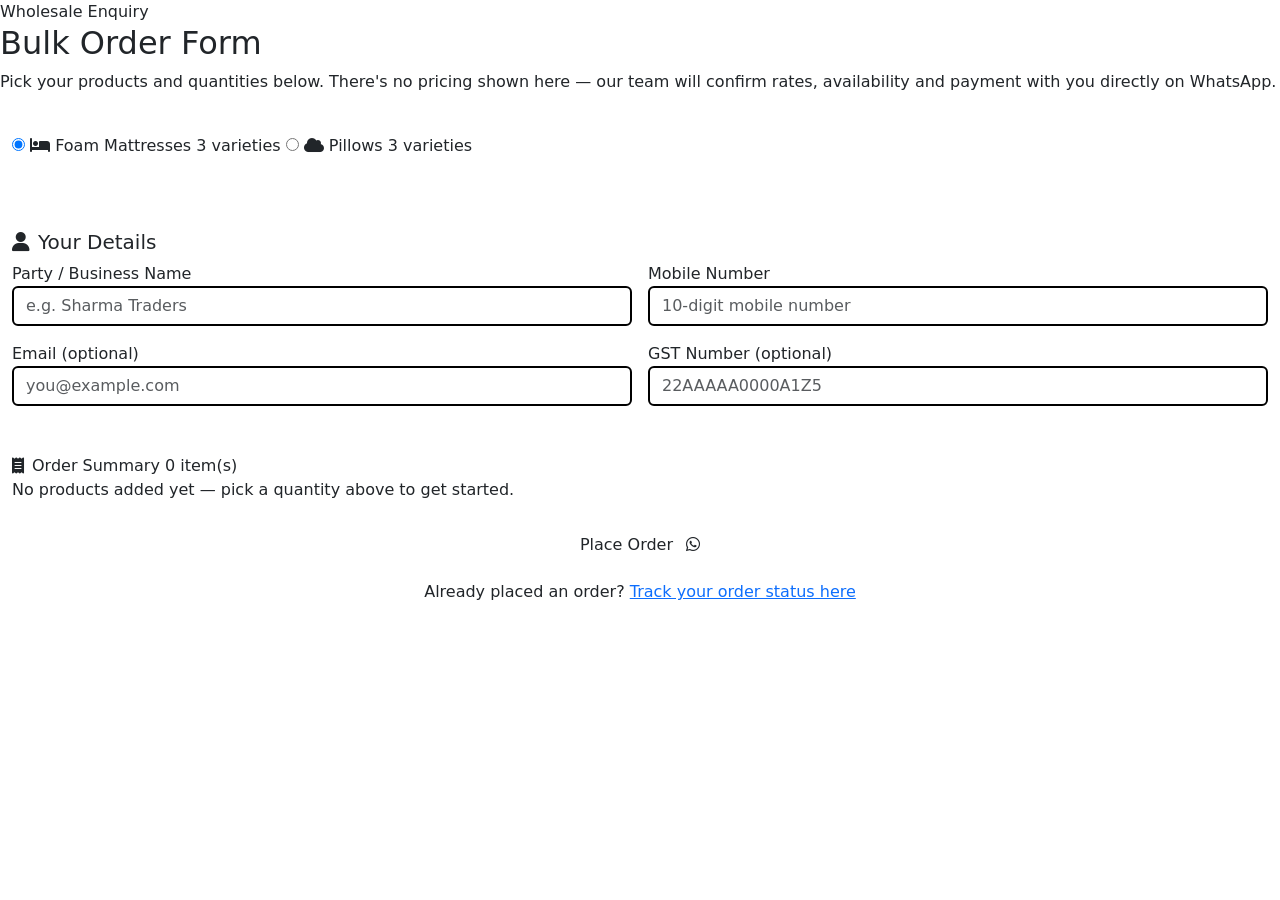
==== index.html @ 3e2f61fd "new changes" ====
<!DOCTYPE html>
<html lang="en">
<head>
    <meta charset="UTF-8">
    <meta name="viewport" content="width=device-width, initial-scale=1.0">
    <link rel="preconnect" href="https://fonts.googleapis.com">
    <link href="https://fonts.googleapis.com/css2?family=Fraunces:opsz,wght@9..144,500;9..144,600;9..144,700;9..144,800&family=Bricolage+Grotesque:opsz,wght@12..96,400..800&family=Inter:wght@400;500;600&family=IBM+Plex+Mono:wght@400;500;600&display=swap" rel="stylesheet">
    <link rel="stylesheet" type="text/css" href="../CSS/categories.css">
    <link rel="stylesheet" type="text/css" href="../CSS/shop-redesign.css">
    <link rel="stylesheet" type="text/css" href="../CSS/index.css">
    <link href="https://cdn.jsdelivr.net/npm/bootstrap@5.3.3/dist/css/bootstrap.min.css" rel="stylesheet">
    <link rel="stylesheet" href="https://cdnjs.cloudflare.com/ajax/libs/font-awesome/6.5.1/css/all.min.css">
    <title>Bulk Order | Jindal Razaie Udyog</title>
</head>
<body class="shop-page bulk-page">

<!-- ===========================HERO=========================== -->
<div class="bo-hero">
    <span class="bo-eyebrow">Wholesale Enquiry</span>
    <h2 class="bo-title">Bulk Order Form</h2>
    <p class="bo-subtitle">
        Pick your products and quantities below. There's no pricing shown here —
        our team will confirm rates, availability and payment with you directly on WhatsApp.
    </p>
</div>

<div class="container-fluid py-4">

    <!-- ===========================CATEGORY PILLS=========================== -->
    <div class="mb-5 category-row">
        <div class="category-tiles" id="categoryPills">
            <input type="radio" name="bulk-category" id="cat-mattress" value="mattress" checked onchange="showCategory('mattress')">
            <label for="cat-mattress" class="category-tile">
                <span class="tile-icon"><i class="fas fa-bed"></i></span>
                <span class="tile-label">Foam Mattresses</span>
                <span class="tile-count">3 varieties</span>
            </label>

            <input type="radio" name="bulk-category" id="cat-pillow" value="pillow" onchange="showCategory('pillow')">
            <label for="cat-pillow" class="category-tile">
                <span class="tile-icon"><i class="fas fa-cloud"></i></span>
                <span class="tile-label">Pillows</span>
                <span class="tile-count">3 varieties</span>
            </label>
        </div>
    </div>

    <!-- ===========================PRODUCT GRID=========================== -->
    <div id="productContainer" class="row g-4"></div>

    <!-- ===========================YOUR DETAILS=========================== -->
    <div class="bo-card party-card mt-5">
        <h5 class="party-card-title"><i class="fas fa-user me-2"></i>Your Details</h5>
        <div class="row g-3">
            <div class="col-md-6">
                <label for="partyName">Party / Business Name</label>
                <input type="text" class="form-control" id="partyName" placeholder="e.g. Sharma Traders" style="border:2px solid black">
            </div>
            <div class="col-md-6">
                <label for="mobileNumber">Mobile Number</label>
                <input type="tel" class="form-control" id="mobileNumber" maxlength="10" placeholder="10-digit mobile number" style="border:2px solid black">
            </div>
            <div class="col-md-6">
                <label for="emailAddress">Email <span class="optional-tag">(optional)</span></label>
                <input type="email" class="form-control" id="emailAddress" placeholder="you@example.com" style="border:2px solid black">
            </div>
            <div class="col-md-6">
                <label for="gstNumber">GST Number <span class="optional-tag">(optional)</span></label>
                <input type="text" class="form-control" id="gstNumber" placeholder="22AAAAA0000A1Z5" style="border:2px solid black">
            </div>
        </div>
    </div>

    <!-- ===========================ORDER SUMMARY=========================== -->
    <div class="bo-card order-summary mt-5">
        <div class="summary-header">
            <span><i class="fas fa-receipt me-2"></i>Order Summary</span>
            <span class="cart-count-badge"><span id="cartCount">0</span> item(s)</span>
        </div>

        <div class="card-body">
            <div id="orderItems" class="order-items-empty">
                No products added yet — pick a quantity above to get started.
            </div>
        </div>
    </div>

    <div class="text-center mt-4">
        <div id="orderIdArea" class="mb-3"></div>
        <button class="btn btn-checkout px-5" onclick="checkoutOrder()">
            Place Order <i class="fab fa-whatsapp ms-2"></i>
        </button>
        <p class="track-hint mt-3">
            Already placed an order? <a href="track_order.html">Track your order status here</a>
        </p>
    </div>

</div>

<!-- ===========================PRODUCT MODAL=========================== -->
<div class="modal fade" id="productModal" tabindex="-1">
    <div class="modal-dialog modal-lg">
        <div class="modal-content">
            <div class="modal-header">
                <h5 id="modalTitle"></h5>
                <button type="button" class="btn-close" data-bs-dismiss="modal"></button>
            </div>
            <div class="modal-body">
                <img id="modalImage" class="img-fluid mb-3">
                <p id="modalDescription"></p>
            </div>
        </div>
    </div>
</div>

<!-- ===========================ORDER CONFIRMATION MODAL=========================== -->
<div class="modal fade" id="orderConfirmModal" tabindex="-1">
    <div class="modal-dialog">
        <div class="modal-content">
            <div class="modal-header">
                <h5>Confirm Your Order</h5>
                <button type="button" class="btn-close" data-bs-dismiss="modal"></button>
            </div>
            <div class="modal-body">
                <div class="confirm-party-block">
                    <div class="confirm-row"><span>Party Name</span><span id="cfPartyName"></span></div>
                    <div class="confirm-row"><span>Mobile</span><span id="cfMobile"></span></div>
                    <div class="confirm-row" id="cfEmailRow"><span>Email</span><span id="cfEmail"></span></div>
                    <div class="confirm-row" id="cfGstRow"><span>GST No</span><span id="cfGst"></span></div>
                </div>
                <hr>
                <h6 class="confirm-items-title">Items</h6>
                <div id="cfItems"></div>
            </div>
            <div class="modal-footer">
                <button class="btn btn-checkout" id="confirmSendBtn" onclick="confirmAndSendOrder()">
                    <span id="confirmSendBtnText"><i class="fab fa-whatsapp me-2"></i>Confirm &amp; Send Order</span>
                </button>
            </div>
        </div>
    </div>
</div>

<script src="https://cdn.jsdelivr.net/npm/bootstrap@5.3.3/dist/js/bootstrap.bundle.min.js"></script>
<script src="../Javascript/index.js"></script>
</body>
</html>
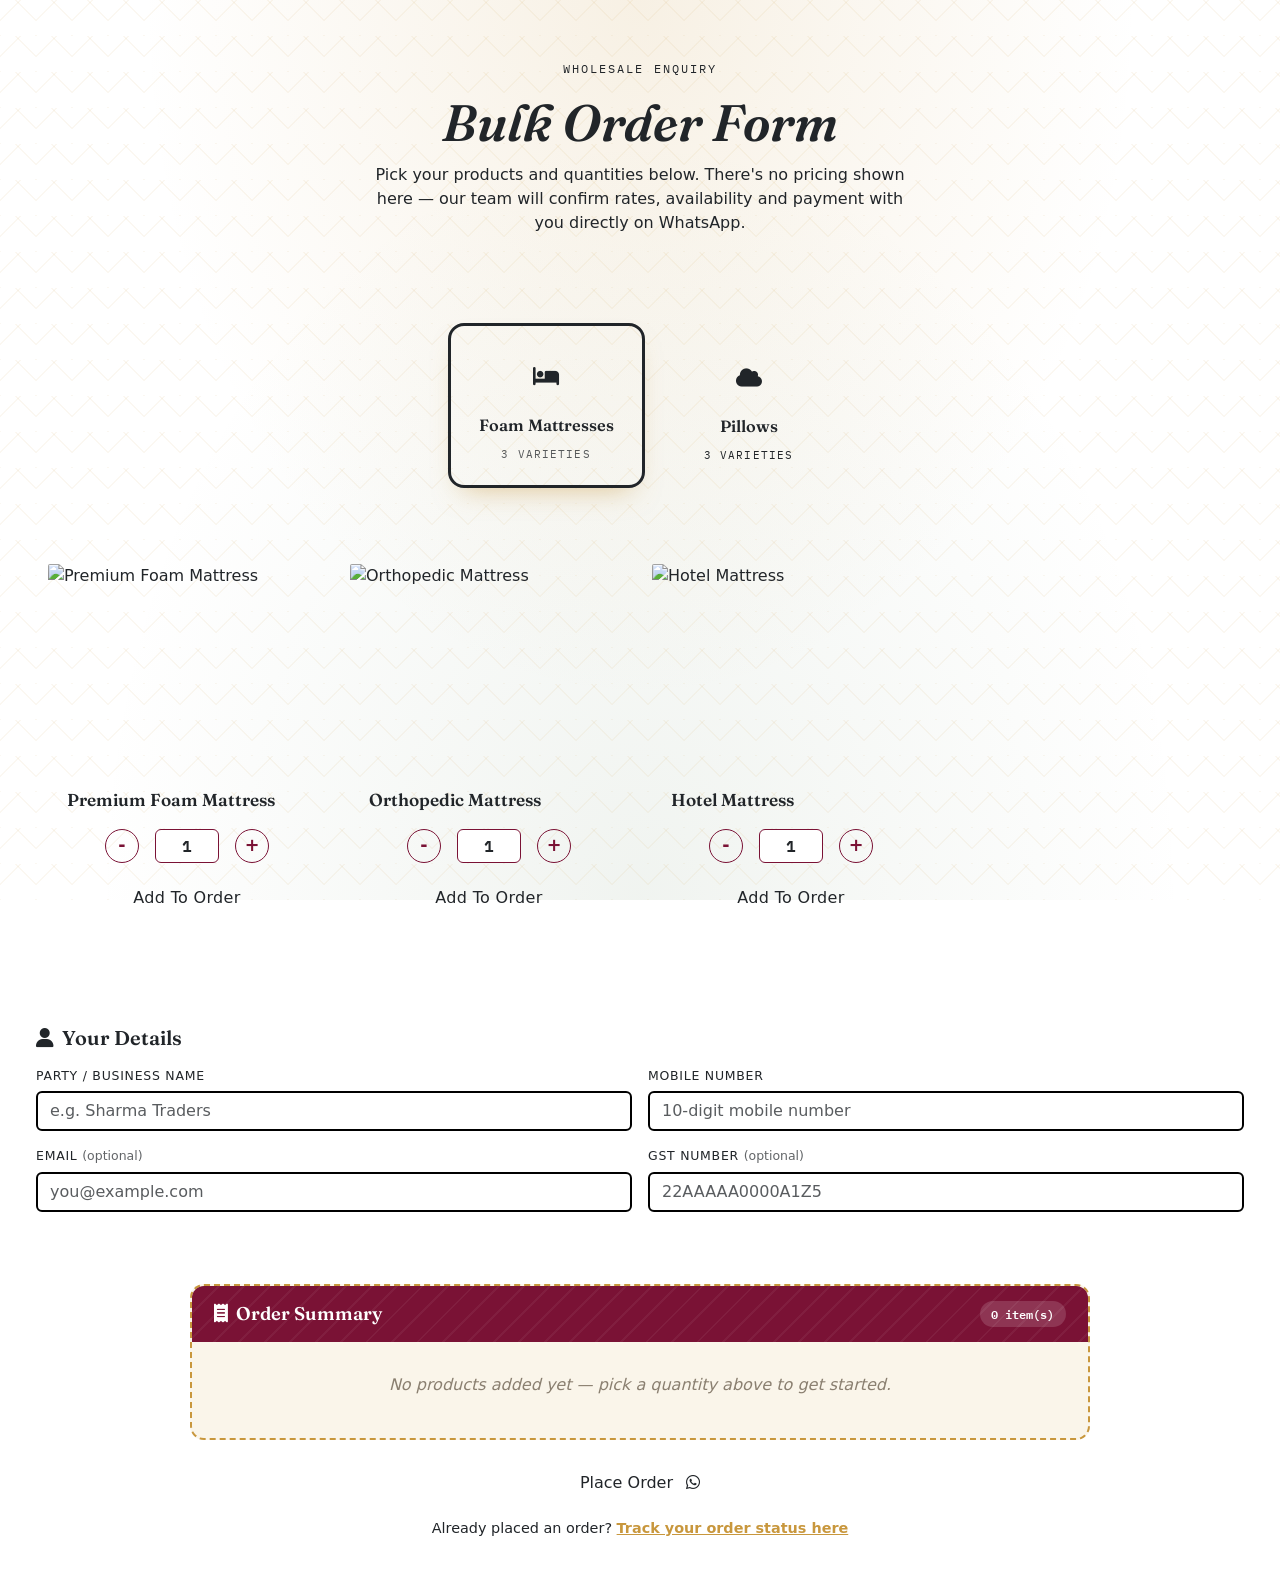
==== commit cd675927: "index css location" ====
--- a/index.html
+++ b/index.html
@@ -7,7 +7,7 @@
     <link href="https://fonts.googleapis.com/css2?family=Fraunces:opsz,wght@9..144,500;9..144,600;9..144,700;9..144,800&family=Bricolage+Grotesque:opsz,wght@12..96,400..800&family=Inter:wght@400;500;600&family=IBM+Plex+Mono:wght@400;500;600&display=swap" rel="stylesheet">
     <link rel="stylesheet" type="text/css" href="../CSS/categories.css">
     <link rel="stylesheet" type="text/css" href="../CSS/shop-redesign.css">
-    <link rel="stylesheet" type="text/css" href="../CSS/index.css">
+    <link rel="stylesheet" type="text/css" href="./assets/CSS/index.css">
     <link href="https://cdn.jsdelivr.net/npm/bootstrap@5.3.3/dist/css/bootstrap.min.css" rel="stylesheet">
     <link rel="stylesheet" href="https://cdnjs.cloudflare.com/ajax/libs/font-awesome/6.5.1/css/all.min.css">
     <title>Bulk Order | Jindal Razaie Udyog</title>
@@ -91,7 +91,7 @@
             Place Order <i class="fab fa-whatsapp ms-2"></i>
         </button>
         <p class="track-hint mt-3">
-            Already placed an order? <a href="track_order.html">Track your order status here</a>
+            Already placed an order? <a href="./assets/HTML/track_order.html">Track your order status here</a>
         </p>
     </div>
 
@@ -142,6 +142,6 @@
 </div>
 
 <script src="https://cdn.jsdelivr.net/npm/bootstrap@5.3.3/dist/js/bootstrap.bundle.min.js"></script>
-<script src="../Javascript/index.js"></script>
+<script src="./assets/Javascript/index.js"></script>
 </body>
 </html>
--- a/assets/CSS/index.css
+++ b/assets/CSS/index.css
@@ -0,0 +1,472 @@
+:root{
+    --maroon:        #7A1235;
+    --maroon-deep:   #4A0A1F;
+    --bo-gold:       #C8973D;
+    --bo-ivory:      #FAF5EA;
+    --bo-ivory-deep: #F1E7D2;
+    --bo-charcoal:   #2B2420;
+    --bo-thread:     #D8C6A8;
+}
+.bulk-page{
+    background-color: var(--ground);
+    background-image:
+        repeating-linear-gradient(45deg,  rgba(200,151,62,.07) 0 1px, transparent 1px 36px),
+        repeating-linear-gradient(-45deg, rgba(200,151,62,.07) 0 1px, transparent 1px 36px),
+        radial-gradient(ellipse at 50% 0%, rgba(200,151,62,.14), transparent 55%),
+        radial-gradient(ellipse at 50% 100%, rgba(110,143,106,.10), transparent 60%);
+    background-size: 36px 36px, 36px 36px, 100% 100%, 100% 100%;
+    background-attachment: fixed, fixed, fixed, fixed;
+}
+.bo-hero::after{
+    content: "";
+    position: absolute;
+    left: 50%;
+    bottom: -1px;
+    transform: translateX(-50%);
+    width: 46px;
+    height: 3px;
+    background: var(--brass);
+    border-radius: 3px;
+    opacity: .85;
+}
+.bo-hero{
+    position: relative;
+    overflow: hidden;
+    background: var(--ground);
+    text-align: center;
+    padding: 3.5rem 1.5rem 2.75rem;
+    border-bottom: 1px solid var(--ground-line);
+}
+.bo-hero::before{
+    content: "";
+    position: absolute;
+    inset: 0;
+    opacity: .07;
+    background-image: repeating-linear-gradient(
+        45deg,
+        var(--cream-text) 0px, var(--cream-text) 1px,
+        transparent 1px, transparent 16px
+    );
+    pointer-events: none;
+}
+.bo-eyebrow{
+    position: relative;
+    display: inline-block;
+    font-family: 'IBM Plex Mono', monospace;
+    text-transform: uppercase;
+    letter-spacing: .18em;
+    font-size: .72rem;
+    color: var(--brass);
+    margin-bottom: .9rem;
+}
+.bo-title{
+    position: relative;
+    font-family: 'Fraunces', serif;
+    font-style: italic;
+    font-weight: 600;
+    font-size: clamp(2.1rem, 4.5vw, 3.2rem);
+    color: var(--cream-text);
+    margin-bottom: .6rem;
+}
+.bo-subtitle{
+    position: relative;
+    color: var(--cream-dim);
+    max-width: 540px;
+    margin: 0 auto;
+    font-size: 1rem;
+}
+/* ---------- Category tiles (icon badge + label + count) ---------- */
+.category-row{
+    max-width: 1320px;
+    margin: 0 auto;
+    padding: 1.5rem 1.5rem 0;
+}
+.category-tiles{
+    display: flex;
+    flex-wrap: wrap;
+    justify-content: center;
+    gap: 1.25rem;
+}
+.category-tiles input[type="radio"]{
+    position: absolute;
+    opacity: 0;
+    width: 0;
+    height: 0;
+}
+.category-tile{
+    display: flex;
+    flex-direction: column;
+    align-items: center;
+    gap: .55rem;
+    min-width: 168px;
+    padding: 1.4rem 1.75rem;
+    border-radius: 16px;
+    border: 1px dashed var(--ground-line);
+    background: var(--ground-soft);
+    cursor: pointer;
+    user-select: none;
+    transition: transform .18s ease, border-color .18s ease,
+                background .18s ease, box-shadow .18s ease;
+}
+.category-tile:hover{
+    border-color: var(--brass);
+    transform: translateY(-3px);
+}
+.category-tile .tile-icon{
+    width: 56px;
+    height: 56px;
+    border-radius: 50%;
+    display: flex;
+    align-items: center;
+    justify-content: center;
+    font-size: 1.3rem;
+    color: var(--brass);
+    border: 2px solid var(--brass);
+    transition: all .18s ease;
+}
+.category-tile .tile-label{
+    font-family: 'Fraunces', serif;
+    font-weight: 600;
+    font-size: 1.02rem;
+    color: var(--cream-text);
+    text-align: center;
+}
+.category-tile .tile-count{
+    font-family: 'IBM Plex Mono', monospace;
+    font-size: .7rem;
+    letter-spacing: .1em;
+    text-transform: uppercase;
+    color: var(--cream-dim);
+}
+.category-tiles input[type="radio"]:checked + .category-tile{
+    background: var(--brass);
+    border-color: var(--brass);
+    border-style: solid;
+    box-shadow: 0 14px 28px -14px rgba(200,151,62,.55);
+    transform: translateY(-4px);
+}
+.category-tiles input[type="radio"]:checked + .category-tile .tile-icon{
+    background: var(--ink);
+    border-color: var(--ink);
+    color: var(--brass);
+}
+
+.category-tiles input[type="radio"]:checked + .category-tile .tile-label{
+    color: var(--ink);
+}
+
+.category-tiles input[type="radio"]:checked + .category-tile .tile-count{
+    color: var(--ink);
+    opacity: .75;
+}
+
+.category-tiles input[type="radio"]:focus-visible + .category-tile{
+    outline: 3px solid var(--brass);
+    outline-offset: 3px;
+}
+
+@media (max-width: 480px){
+    .category-tile{ min-width: 42%; padding: 1.1rem 1rem; }
+}
+
+/* ---------- Party details card ---------- */
+.bo-card.party-card{
+    max-width: 1320px;
+    margin: 0 auto;
+    background: var(--ground-soft);
+    border: 1px solid var(--ground-line);
+    border-radius: var(--radius);
+    padding: 1.5rem;
+    color: var(--cream-text);
+}
+
+.party-card-title{
+    font-family: 'Fraunces', serif;
+    font-weight: 600;
+    color: var(--cream-text);
+    margin-bottom: 1.1rem;
+}
+
+.party-card label{
+    font-size: .78rem;
+    text-transform: uppercase;
+    letter-spacing: .06em;
+    color: var(--cream-dim);
+    margin-bottom: .35rem;
+    display: block;
+}
+
+.party-card .optional-tag{
+    text-transform: none;
+    letter-spacing: 0;
+    opacity: .7;
+}
+
+.party-card .form-control{
+    background: var(--ground);
+    border: 1px solid var(--ground-line);
+    color: var(--cream-text);
+}
+
+.party-card .form-control:focus{
+    background: var(--ground);
+    color: var(--cream-text);
+    border-color: var(--brass);
+    box-shadow: 0 0 0 .2rem rgba(200,151,62,.25);
+}
+
+/* ---------- Product grid wrapper ---------- */
+.bulk-page #productContainer{
+    max-width: 1320px;
+    margin: 0 auto;
+    padding: 0 1.5rem 1rem;
+}
+
+/* Product card reusing the shop-card "swatch ticket" look,
+   with a quantity stepper — no price row */
+.product-card{
+    position: relative;
+    background: var(--ivory);
+    color: var(--ink);
+    clip-path: polygon(0 0, calc(100% - var(--notch)) 0, 100% var(--notch), 100% 100%, 0 100%);
+    border-radius: 2px;
+    transition: transform .18s ease, box-shadow .18s ease;
+    height: 100%;
+    display: flex;
+    flex-direction: column;
+    overflow: hidden;
+}
+
+.product-card:hover{
+    transform: translateY(-5px);
+    box-shadow: 0 18px 32px -16px rgba(0,0,0,.45);
+}
+
+.product-card img{
+    width: 100%;
+    aspect-ratio: 4/3;
+    object-fit: cover;
+    background: var(--ivory-deep);
+    cursor: pointer;
+}
+
+.product-card .p-3{
+    padding: 1.1rem 1.2rem 1.3rem !important;
+    border-top: 1px dashed var(--ivory-deep);
+    display: flex;
+    flex-direction: column;
+    flex: 1;
+}
+
+.product-card h5{
+    font-family: 'Fraunces', serif;
+    font-size: 1.08rem;
+    font-weight: 600;
+    color: var(--ink);
+    margin-bottom: .6rem;
+}
+
+.qty-box{
+    display: flex;
+    align-items: center;
+    justify-content: center;
+    gap: 1rem;
+    margin: .5rem 0 1rem;
+}
+
+.qty-btn{
+    width: 34px;
+    height: 34px;
+    border-radius: 50%;
+    border: 1px solid var(--maroon);
+    background: transparent;
+    color: var(--maroon);
+    font-weight: 700;
+    font-size: 1.1rem;
+    line-height: 1;
+    display: flex;
+    align-items: center;
+    justify-content: center;
+    transition: background .15s ease, color .15s ease;
+}
+
+.qty-btn:hover{
+    background: var(--maroon);
+    color: #fff;
+}
+
+/* Editable quantity dialer — type any amount directly (e.g. 50, 200) */
+.qty-input{
+    font-family: 'IBM Plex Mono', monospace;
+    font-size: 1rem;
+    font-weight: 600;
+    width: 64px;
+    text-align: center;
+    color: var(--ink);
+    background: #fff;
+    border: 1px solid var(--maroon);
+    border-radius: 6px;
+    padding: .25rem .2rem;
+    -moz-appearance: textfield;
+}
+
+.qty-input::-webkit-outer-spin-button,
+.qty-input::-webkit-inner-spin-button{
+    -webkit-appearance: none;
+    margin: 0;
+}
+
+.qty-input:focus{
+    outline: none;
+    border-color: var(--brass-deep);
+    box-shadow: 0 0 0 .18rem rgba(200,151,62,.3);
+}
+
+.add-btn{
+    margin-top: auto;
+    width: 100%;
+    background: var(--maroon);
+    color: #fff;
+    border: none;
+    border-radius: 4px;
+    padding: .65rem 1rem;
+    font-weight: 600;
+    font-size: .88rem;
+    letter-spacing: .02em;
+    transition: background .15s ease;
+}
+
+.add-btn:hover{
+    background: var(--maroon-deep);
+    color: #fff;
+}
+
+/* ---------- Order Summary — items + qty only, no pricing ---------- */
+.order-summary{
+    max-width: 900px;
+    margin: 0 auto;
+    background: var(--bo-ivory);
+    color: var(--bo-charcoal);
+    border: 2px dashed var(--bo-gold);
+    border-radius: 14px;
+    overflow: hidden;
+}
+
+.order-summary .summary-header{
+    background: var(--maroon);
+    background-image: repeating-linear-gradient(
+        135deg, rgba(255,255,255,.05) 0 2px, transparent 2px 18px);
+    color: #fff;
+    font-family: 'Fraunces', serif;
+    font-weight: 600;
+    font-size: 1.15rem;
+    padding: .9rem 1.4rem;
+    display: flex;
+    align-items: center;
+    justify-content: space-between;
+}
+
+.cart-count-badge{
+    font-family: 'IBM Plex Mono', monospace;
+    font-size: .78rem;
+    background: rgba(255,255,255,.15);
+    padding: .25rem .7rem;
+    border-radius: 999px;
+}
+
+.order-summary .card-body{
+    padding: 1.4rem 1.6rem 1.6rem;
+}
+
+.order-items-empty{
+    text-align: center;
+    font-style: italic;
+    color: #8a7f70;
+    padding: .5rem 0 1rem;
+}
+
+.summary-item-row{
+    padding: .5rem 0;
+    border-bottom: 1px dashed var(--bo-thread);
+}
+
+.summary-item-row:last-child{
+    border-bottom: none;
+}
+
+.btn-checkout{
+    background: var(--bo-gold);
+    color: var(--bo-charcoal);
+    border: none;
+    border-radius: 999px;
+    font-weight: 700;
+    padding: .8rem 2.2rem;
+    transition: filter .15s ease;
+}
+
+.btn-checkout:hover{
+    filter: brightness(1.08);
+    color: var(--bo-charcoal);
+}
+
+.track-hint{
+    color: var(--cream-dim);
+    font-size: .9rem;
+}
+
+.track-hint a{
+    color: var(--bo-gold);
+    font-weight: 600;
+    text-decoration: underline;
+}
+
+.order-id-box{
+    display: inline-block;
+    background: var(--bo-ivory);
+    border: 2px dashed var(--discount-green, #1a7a3c);
+    color: var(--bo-charcoal);
+    border-radius: 12px;
+    padding: .9rem 1.4rem;
+    font-size: .95rem;
+}
+
+.order-id-box strong{
+    color: var(--maroon);
+}
+
+/* ---------- Confirmation modal ---------- */
+.confirm-party-block .confirm-row{
+    display: flex;
+    justify-content: space-between;
+    padding: .3rem 0;
+    font-size: .92rem;
+}
+
+.confirm-party-block .confirm-row span:first-child{
+    color: #8a7f70;
+}
+
+.confirm-items-title{
+    font-family: 'Fraunces', serif;
+    font-weight: 600;
+    color: var(--maroon);
+    margin-bottom: .6rem;
+}
+
+.confirm-item-row{
+    display: flex;
+    justify-content: space-between;
+    padding: .4rem 0;
+    border-bottom: 1px dashed var(--bo-thread);
+    font-size: .92rem;
+}
+
+.confirm-item-row .item-qty{
+    color: #8a7f70;
+    font-family: 'IBM Plex Mono', monospace;
+}
+
+@media (max-width: 768px){
+    .bo-hero{ padding: 2.75rem 1.25rem 2rem; }
+    .category-row .pill-group{ gap: .5rem; }
+}
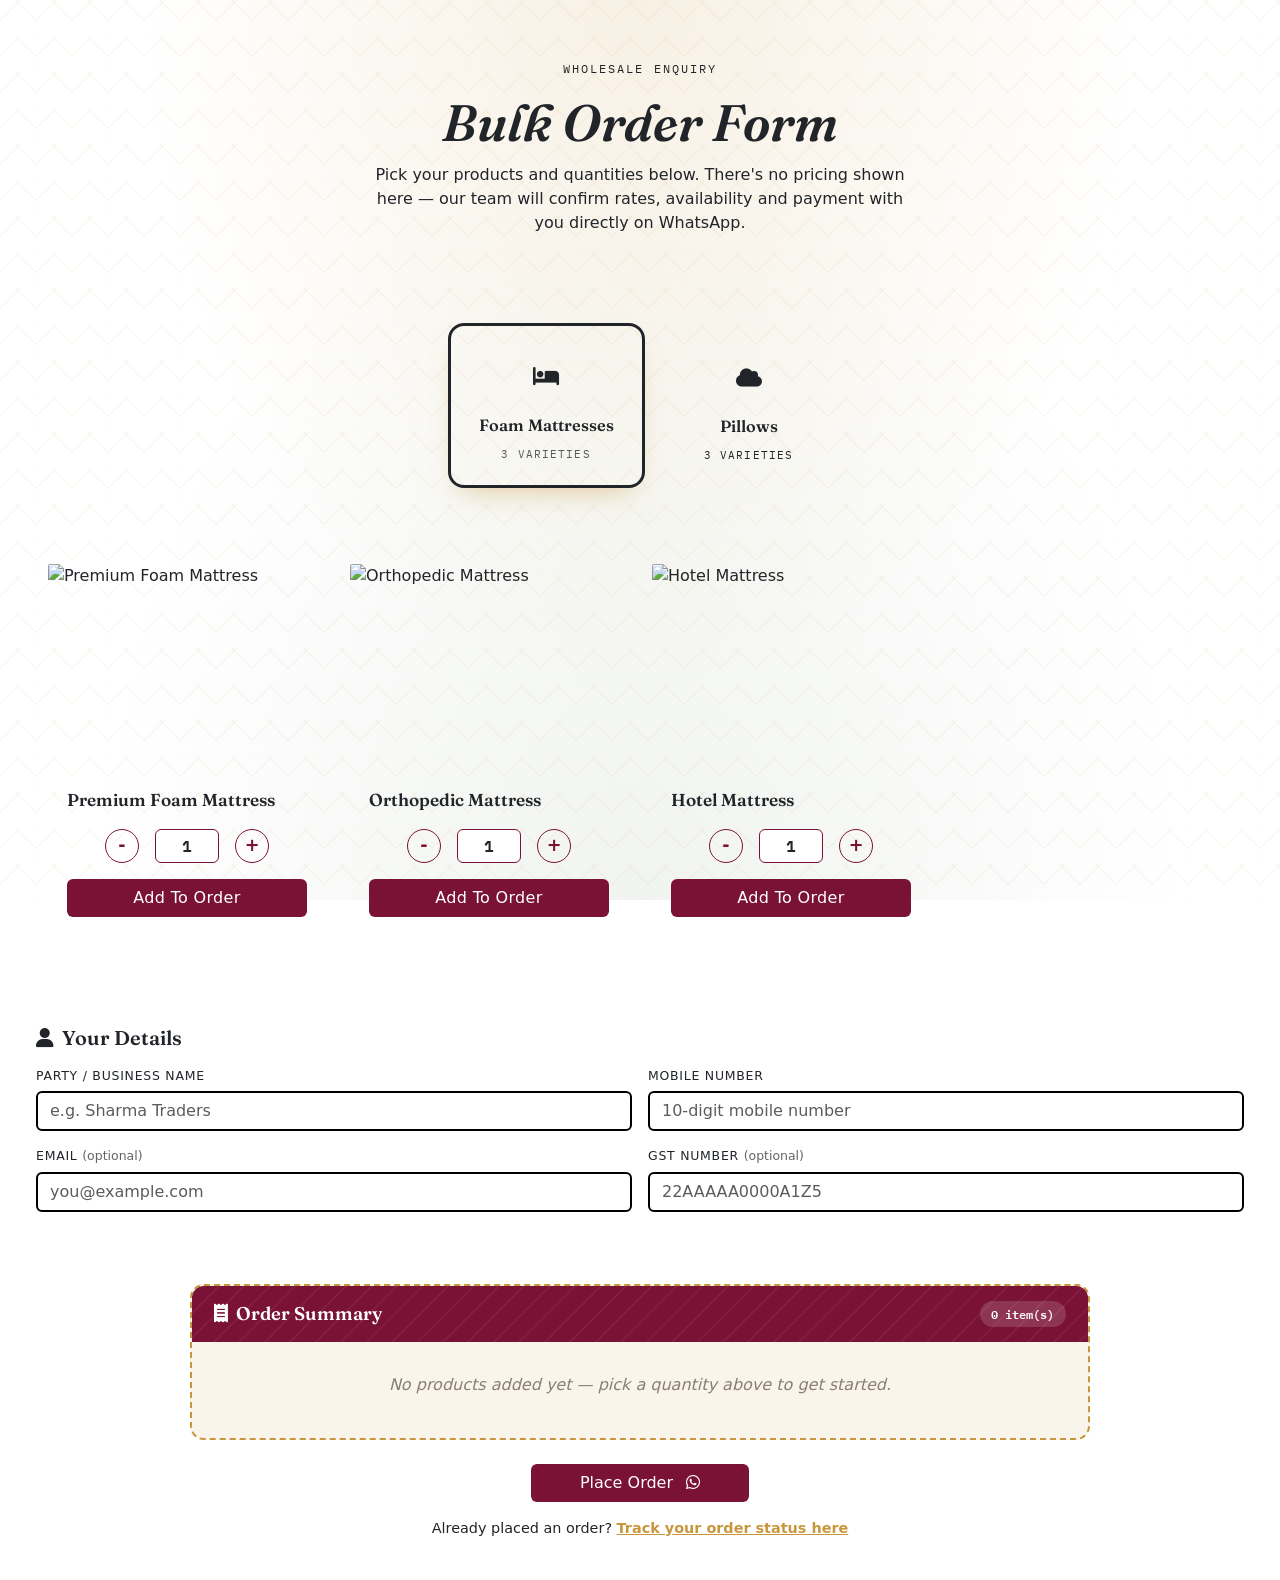
==== commit 4b768fa1: "background updation" ====
--- a/index.html
+++ b/index.html
@@ -87,7 +87,7 @@
 
     <div class="text-center mt-4">
         <div id="orderIdArea" class="mb-3"></div>
-        <button class="btn btn-checkout px-5" onclick="checkoutOrder()">
+        <button class="btn btn-checkout px-5" onclick="checkoutOrder()" style="background-color:#7A1235;color:white;">
             Place Order <i class="fab fa-whatsapp ms-2"></i>
         </button>
         <p class="track-hint mt-3">
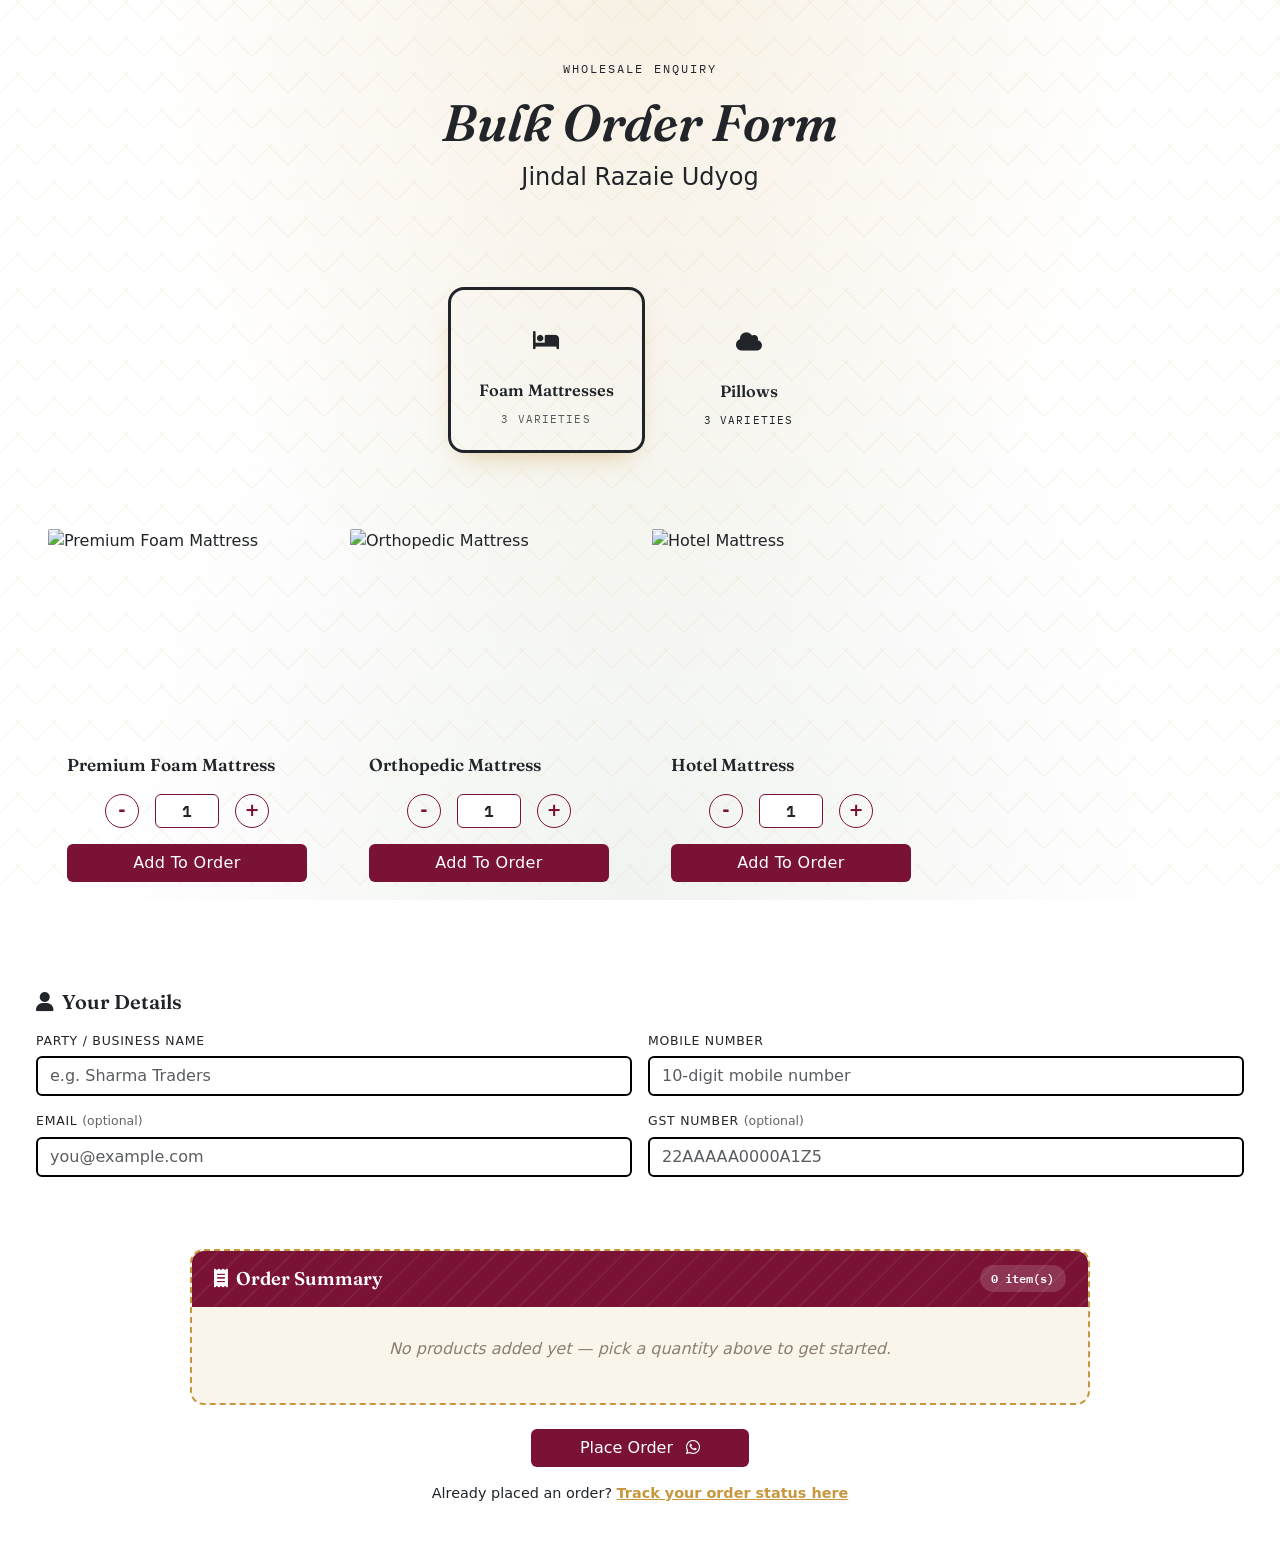
==== commit 9eda321a: "project updation" ====
--- a/index.html
+++ b/index.html
@@ -13,19 +13,17 @@
     <title>Bulk Order | Jindal Razaie Udyog</title>
 </head>
 <body class="shop-page bulk-page">
-
 <!-- ===========================HERO=========================== -->
 <div class="bo-hero">
     <span class="bo-eyebrow">Wholesale Enquiry</span>
     <h2 class="bo-title">Bulk Order Form</h2>
-    <p class="bo-subtitle">
+    <h4>Jindal Razaie Udyog</h4>
+    <!-- <p class="bo-subtitle">
         Pick your products and quantities below. There's no pricing shown here —
         our team will confirm rates, availability and payment with you directly on WhatsApp.
-    </p>
+    </p> -->
 </div>
-
 <div class="container-fluid py-4">
-
     <!-- ===========================CATEGORY PILLS=========================== -->
     <div class="mb-5 category-row">
         <div class="category-tiles" id="categoryPills">
@@ -35,7 +33,6 @@
                 <span class="tile-label">Foam Mattresses</span>
                 <span class="tile-count">3 varieties</span>
             </label>
-
             <input type="radio" name="bulk-category" id="cat-pillow" value="pillow" onchange="showCategory('pillow')">
             <label for="cat-pillow" class="category-tile">
                 <span class="tile-icon"><i class="fas fa-cloud"></i></span>
@@ -44,10 +41,8 @@
             </label>
         </div>
     </div>
-
     <!-- ===========================PRODUCT GRID=========================== -->
     <div id="productContainer" class="row g-4"></div>
-
     <!-- ===========================YOUR DETAILS=========================== -->
     <div class="bo-card party-card mt-5">
         <h5 class="party-card-title"><i class="fas fa-user me-2"></i>Your Details</h5>
@@ -70,21 +65,18 @@
             </div>
         </div>
     </div>
-
     <!-- ===========================ORDER SUMMARY=========================== -->
     <div class="bo-card order-summary mt-5">
         <div class="summary-header">
             <span><i class="fas fa-receipt me-2"></i>Order Summary</span>
             <span class="cart-count-badge"><span id="cartCount">0</span> item(s)</span>
         </div>
-
         <div class="card-body">
             <div id="orderItems" class="order-items-empty">
                 No products added yet — pick a quantity above to get started.
             </div>
         </div>
     </div>
-
     <div class="text-center mt-4">
         <div id="orderIdArea" class="mb-3"></div>
         <button class="btn btn-checkout px-5" onclick="checkoutOrder()" style="background-color:#7A1235;color:white;">
@@ -94,9 +86,7 @@
             Already placed an order? <a href="./assets/HTML/track_order.html">Track your order status here</a>
         </p>
     </div>
-
 </div>
-
 <!-- ===========================PRODUCT MODAL=========================== -->
 <div class="modal fade" id="productModal" tabindex="-1">
     <div class="modal-dialog modal-lg">
@@ -112,7 +102,6 @@
         </div>
     </div>
 </div>
-
 <!-- ===========================ORDER CONFIRMATION MODAL=========================== -->
 <div class="modal fade" id="orderConfirmModal" tabindex="-1">
     <div class="modal-dialog">
@@ -140,8 +129,7 @@
         </div>
     </div>
 </div>
-
 <script src="https://cdn.jsdelivr.net/npm/bootstrap@5.3.3/dist/js/bootstrap.bundle.min.js"></script>
 <script src="./assets/Javascript/index.js"></script>
 </body>
-</html>
+</html>
--- a/assets/CSS/index.css
+++ b/assets/CSS/index.css
@@ -75,7 +75,6 @@
     margin: 0 auto;
     font-size: 1rem;
 }
-/* ---------- Category tiles (icon badge + label + count) ---------- */
 .category-row{
     max-width: 1320px;
     margin: 0 auto;
@@ -150,25 +149,20 @@
     border-color: var(--ink);
     color: var(--brass);
 }
-
 .category-tiles input[type="radio"]:checked + .category-tile .tile-label{
     color: var(--ink);
 }
-
 .category-tiles input[type="radio"]:checked + .category-tile .tile-count{
     color: var(--ink);
     opacity: .75;
 }
-
 .category-tiles input[type="radio"]:focus-visible + .category-tile{
     outline: 3px solid var(--brass);
     outline-offset: 3px;
 }
-
 @media (max-width: 480px){
     .category-tile{ min-width: 42%; padding: 1.1rem 1rem; }
 }
-
 /* ---------- Party details card ---------- */
 .bo-card.party-card{
     max-width: 1320px;
@@ -179,14 +173,12 @@
     padding: 1.5rem;
     color: var(--cream-text);
 }
-
 .party-card-title{
     font-family: 'Fraunces', serif;
     font-weight: 600;
     color: var(--cream-text);
     margin-bottom: 1.1rem;
 }
-
 .party-card label{
     font-size: .78rem;
     text-transform: uppercase;
@@ -195,33 +187,28 @@
     margin-bottom: .35rem;
     display: block;
 }
-
 .party-card .optional-tag{
     text-transform: none;
     letter-spacing: 0;
     opacity: .7;
 }
-
 .party-card .form-control{
     background: var(--ground);
     border: 1px solid var(--ground-line);
     color: var(--cream-text);
 }
-
 .party-card .form-control:focus{
     background: var(--ground);
     color: var(--cream-text);
     border-color: var(--brass);
     box-shadow: 0 0 0 .2rem rgba(200,151,62,.25);
 }
-
 /* ---------- Product grid wrapper ---------- */
 .bulk-page #productContainer{
     max-width: 1320px;
     margin: 0 auto;
     padding: 0 1.5rem 1rem;
 }
-
 /* Product card reusing the shop-card "swatch ticket" look,
    with a quantity stepper — no price row */
 .product-card{
@@ -236,12 +223,10 @@
     flex-direction: column;
     overflow: hidden;
 }
-
 .product-card:hover{
     transform: translateY(-5px);
     box-shadow: 0 18px 32px -16px rgba(0,0,0,.45);
 }
-
 .product-card img{
     width: 100%;
     aspect-ratio: 4/3;
@@ -249,7 +234,6 @@
     background: var(--ivory-deep);
     cursor: pointer;
 }
-
 .product-card .p-3{
     padding: 1.1rem 1.2rem 1.3rem !important;
     border-top: 1px dashed var(--ivory-deep);
@@ -257,7 +241,6 @@
     flex-direction: column;
     flex: 1;
 }
-
 .product-card h5{
     font-family: 'Fraunces', serif;
     font-size: 1.08rem;
@@ -265,7 +248,6 @@
     color: var(--ink);
     margin-bottom: .6rem;
 }
-
 .qty-box{
     display: flex;
     align-items: center;
@@ -273,7 +255,6 @@
     gap: 1rem;
     margin: .5rem 0 1rem;
 }
-
 .qty-btn{
     width: 34px;
     height: 34px;
@@ -289,12 +270,10 @@
     justify-content: center;
     transition: background .15s ease, color .15s ease;
 }
-
 .qty-btn:hover{
     background: var(--maroon);
     color: #fff;
 }
-
 /* Editable quantity dialer — type any amount directly (e.g. 50, 200) */
 .qty-input{
     font-family: 'IBM Plex Mono', monospace;
@@ -309,19 +288,16 @@
     padding: .25rem .2rem;
     -moz-appearance: textfield;
 }
-
 .qty-input::-webkit-outer-spin-button,
 .qty-input::-webkit-inner-spin-button{
     -webkit-appearance: none;
     margin: 0;
 }
-
 .qty-input:focus{
     outline: none;
     border-color: var(--brass-deep);
     box-shadow: 0 0 0 .18rem rgba(200,151,62,.3);
 }
-
 .add-btn{
     margin-top: auto;
     width: 100%;
@@ -335,12 +311,10 @@
     letter-spacing: .02em;
     transition: background .15s ease;
 }
-
 .add-btn:hover{
     background: var(--maroon-deep);
     color: #fff;
 }
-
 /* ---------- Order Summary — items + qty only, no pricing ---------- */
 .order-summary{
     max-width: 900px;
@@ -351,7 +325,6 @@
     border-radius: 14px;
     overflow: hidden;
 }
-
 .order-summary .summary-header{
     background: var(--maroon);
     background-image: repeating-linear-gradient(
@@ -365,7 +338,6 @@
     align-items: center;
     justify-content: space-between;
 }
-
 .cart-count-badge{
     font-family: 'IBM Plex Mono', monospace;
     font-size: .78rem;
@@ -373,27 +345,22 @@
     padding: .25rem .7rem;
     border-radius: 999px;
 }
-
 .order-summary .card-body{
     padding: 1.4rem 1.6rem 1.6rem;
 }
-
 .order-items-empty{
     text-align: center;
     font-style: italic;
     color: #8a7f70;
     padding: .5rem 0 1rem;
 }
-
 .summary-item-row{
     padding: .5rem 0;
     border-bottom: 1px dashed var(--bo-thread);
 }
-
 .summary-item-row:last-child{
     border-bottom: none;
 }
-
 .btn-checkout{
     background: var(--bo-gold);
     color: var(--bo-charcoal);
@@ -403,23 +370,19 @@
     padding: .8rem 2.2rem;
     transition: filter .15s ease;
 }
-
 .btn-checkout:hover{
     filter: brightness(1.08);
     color: var(--bo-charcoal);
 }
-
 .track-hint{
     color: var(--cream-dim);
     font-size: .9rem;
 }
-
 .track-hint a{
     color: var(--bo-gold);
     font-weight: 600;
     text-decoration: underline;
 }
-
 .order-id-box{
     display: inline-block;
     background: var(--bo-ivory);
@@ -429,11 +392,9 @@
     padding: .9rem 1.4rem;
     font-size: .95rem;
 }
-
 .order-id-box strong{
     color: var(--maroon);
 }
-
 /* ---------- Confirmation modal ---------- */
 .confirm-party-block .confirm-row{
     display: flex;
@@ -441,18 +402,15 @@
     padding: .3rem 0;
     font-size: .92rem;
 }
-
 .confirm-party-block .confirm-row span:first-child{
     color: #8a7f70;
 }
-
 .confirm-items-title{
     font-family: 'Fraunces', serif;
     font-weight: 600;
     color: var(--maroon);
     margin-bottom: .6rem;
 }
-
 .confirm-item-row{
     display: flex;
     justify-content: space-between;
@@ -460,13 +418,11 @@
     border-bottom: 1px dashed var(--bo-thread);
     font-size: .92rem;
 }
-
 .confirm-item-row .item-qty{
     color: #8a7f70;
     font-family: 'IBM Plex Mono', monospace;
 }
-
 @media (max-width: 768px){
     .bo-hero{ padding: 2.75rem 1.25rem 2rem; }
     .category-row .pill-group{ gap: .5rem; }
-}
+}
